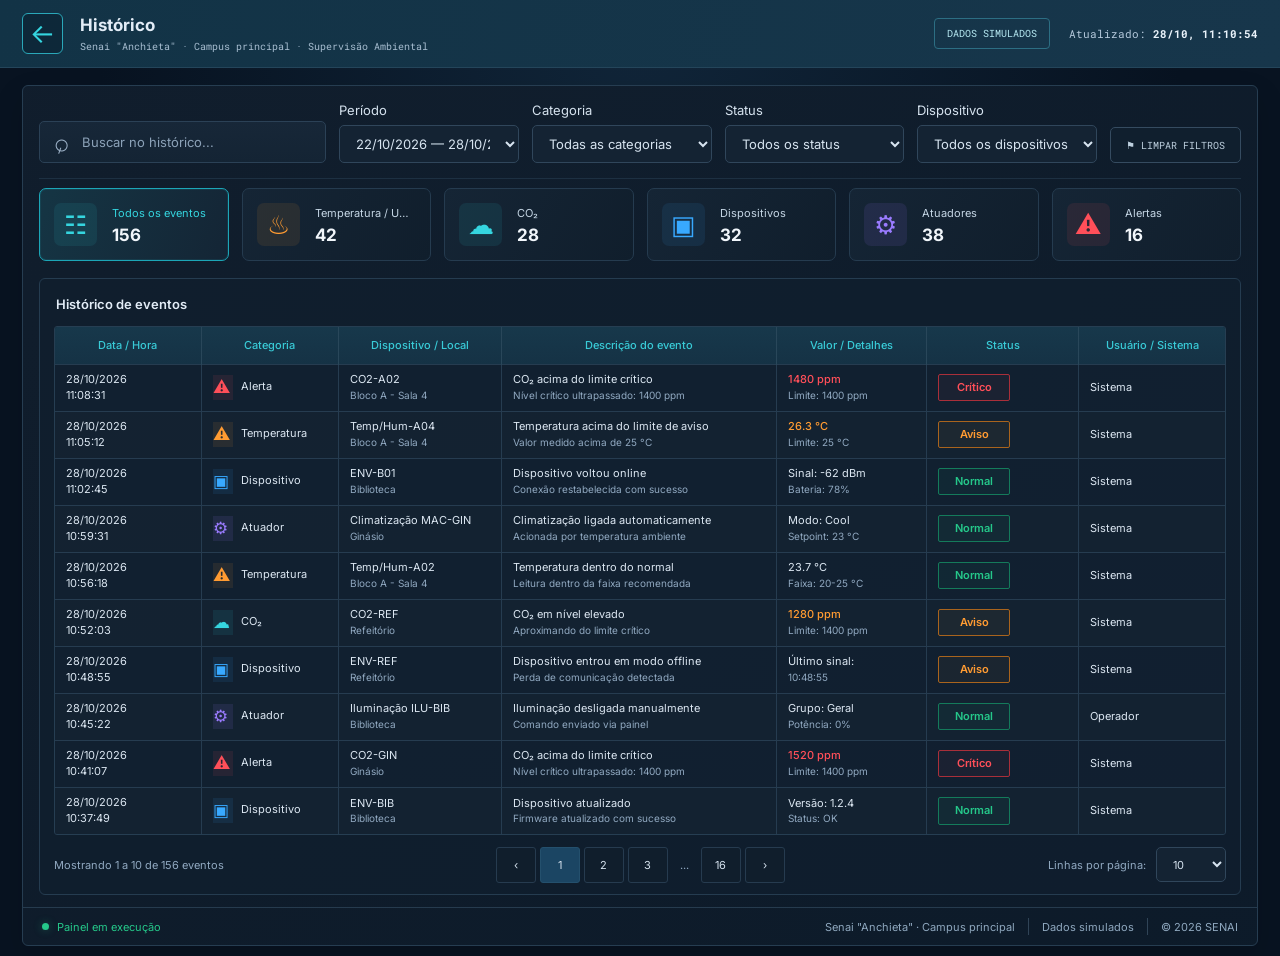
==== historico.html @ 76ea4364 "Sua mensagem de commit aqui" ====
<!DOCTYPE html>
<html lang="pt-BR">
<head>
    <meta charset="UTF-8">
    <meta name="viewport" content="width=device-width, initial-scale=1.0">
    <title>Histórico | Atmosfera 4.0</title>
    <link rel="stylesheet" href="CSS/historico.css">
</head>

<body>

    <!-- CABEÇALHO -->
    <header class="barra_superior">
        <div class="cabecalho_titulo">
            <button class="botao_voltar" onclick="window.location.href='index.html'">
                ←
            </button>

            <div>
                <h1>Histórico</h1>
                <p class="subtitulo">
                    Senai "Anchieta" · Campus principal · Supervisão Ambiental
                </p>
            </div>
        </div>

        <div class="metadados_superiores">
            <span class="dados_simulados">DADOS SIMULADOS</span>
            <span>Atualizado: <strong>28/10, 11:10:54</strong></span>
        </div>
    </header>

    <!-- CONTEÚDO PRINCIPAL -->
    <main class="pagina">
        <section class="painel">

            <!-- FILTROS -->
            <div class="filtros">
                <label class="campo_busca">
                    <span class="icone_busca">⌕</span>
                    <input
                        id="campoBusca"
                        type="search"
                        placeholder="Buscar no histórico..."
                    >
                </label>

                <label class="campo_filtro">
                    Período
                    <select>
                        <option>22/10/2026 — 28/10/2026</option>
                        <option>Últimas 24 horas</option>
                        <option>Últimos 7 dias</option>
                        <option>Últimos 30 dias</option>
                    </select>
                </label>

                <label class="campo_filtro">
                    Categoria
                    <select id="filtroCategoria">
                        <option value="">Todas as categorias</option>
                        <option>Alerta</option>
                        <option>Temperatura</option>
                        <option>Dispositivo</option>
                        <option>Atuador</option>
                        <option>CO₂</option>
                    </select>
                </label>

                <label class="campo_filtro">
                    Status
                    <select id="filtroStatus">
                        <option value="">Todos os status</option>
                        <option>Crítico</option>
                        <option>Aviso</option>
                        <option>Normal</option>
                    </select>
                </label>

                <label class="campo_filtro">
                    Dispositivo
                    <select>
                        <option>Todos os dispositivos</option>
                        <option>Bloco A - Sala 4</option>
                        <option>Biblioteca</option>
                        <option>Ginásio</option>
                        <option>Refeitório</option>
                    </select>
                </label>

                <button class="botao_limpar" id="limparFiltros">
                    ⚑ LIMPAR FILTROS
                </button>
            </div>

            <!-- CARDS DE INDICADORES -->
            <div class="grade_resumo">

                <button class="cartao_resumo ativo" data-category="">
                    <span class="icone_resumo ciano">☷</span>
                    <span class="texto_resumo">
                        <span>Todos os eventos</span>
                        <strong>156</strong>
                    </span>
                </button>

                <button class="cartao_resumo" data-category="Temperatura">
                    <span class="icone_resumo laranja">♨</span>
                    <span class="texto_resumo">
                        <span>Temperatura / Umidade</span>
                        <strong>42</strong>
                    </span>
                </button>

                <button class="cartao_resumo" data-category="CO₂">
                    <span class="icone_resumo ciano">☁</span>
                    <span class="texto_resumo">
                        <span>CO₂</span>
                        <strong>28</strong>
                    </span>
                </button>

                <button class="cartao_resumo" data-category="Dispositivo">
                    <span class="icone_resumo azul">▣</span>
                    <span class="texto_resumo">
                        <span>Dispositivos</span>
                        <strong>32</strong>
                    </span>
                </button>

                <button class="cartao_resumo" data-category="Atuador">
                    <span class="icone_resumo roxo">⚙</span>
                    <span class="texto_resumo">
                        <span>Atuadores</span>
                        <strong>38</strong>
                    </span>
                </button>

                <button class="cartao_resumo" data-category="Alerta">
                    <span class="icone_resumo vermelho">⚠</span>
                    <span class="texto_resumo">
                        <span>Alertas</span>
                        <strong>16</strong>
                    </span>
                </button>

            </div>

            <!-- TABELA DE HISTÓRICO -->
            <section class="cartao_historico">
                <h2>Histórico de eventos</h2>

                <div class="area_tabela">
                    <table>
                        <thead>
                            <tr>
                                <th>Data / Hora</th>
                                <th>Categoria</th>
                                <th>Dispositivo / Local</th>
                                <th>Descrição do evento</th>
                                <th>Valor / Detalhes</th>
                                <th>Status</th>
                                <th>Usuário / Sistema</th>
                            </tr>
                        </thead>

                        <tbody id="linhasEventos">

                            <tr data-category="Alerta" data-status="Crítico">
                                <td>28/10/2026<br>11:08:31</td>
                                <td>
                                    <span class="icone_tipo vermelho">⚠</span>
                                    Alerta
                                </td>
                                <td>
                                    CO2-A02
                                    <small>Bloco A - Sala 4</small>
                                </td>
                                <td>
                                    CO₂ acima do limite crítico
                                    <small>Nível crítico ultrapassado: 1400 ppm</small>
                                </td>
                                <td>
                                    <b class="texto_vermelho">1480 ppm</b>
                                    <small>Limite: 1400 ppm</small>
                                </td>
                                <td>
                                    <span class="status_evento critico">Crítico</span>
                                </td>
                                <td>Sistema</td>
                            </tr>

                            <tr data-category="Temperatura" data-status="Aviso">
                                <td>28/10/2026<br>11:05:12</td>
                                <td>
                                    <span class="icone_tipo laranja">⚠</span>
                                    Temperatura
                                </td>
                                <td>
                                    Temp/Hum-A04
                                    <small>Bloco A - Sala 4</small>
                                </td>
                                <td>
                                    Temperatura acima do limite de aviso
                                    <small>Valor medido acima de 25 °C</small>
                                </td>
                                <td>
                                    <b class="texto_laranja">26.3 °C</b>
                                    <small>Limite: 25 °C</small>
                                </td>
                                <td>
                                    <span class="status_evento aviso">Aviso</span>
                                </td>
                                <td>Sistema</td>
                            </tr>

                            <tr data-category="Dispositivo" data-status="Normal">
                                <td>28/10/2026<br>11:02:45</td>
                                <td>
                                    <span class="icone_tipo azul">▣</span>
                                    Dispositivo
                                </td>
                                <td>
                                    ENV-B01
                                    <small>Biblioteca</small>
                                </td>
                                <td>
                                    Dispositivo voltou online
                                    <small>Conexão restabelecida com sucesso</small>
                                </td>
                                <td>
                                    Sinal: -62 dBm
                                    <small>Bateria: 78%</small>
                                </td>
                                <td>
                                    <span class="status_evento normal">Normal</span>
                                </td>
                                <td>Sistema</td>
                            </tr>

                            <tr data-category="Atuador" data-status="Normal">
                                <td>28/10/2026<br>10:59:31</td>
                                <td>
                                    <span class="icone_tipo roxo">⚙</span>
                                    Atuador
                                </td>
                                <td>
                                    Climatização MAC-GIN
                                    <small>Ginásio</small>
                                </td>
                                <td>
                                    Climatização ligada automaticamente
                                    <small>Acionada por temperatura ambiente</small>
                                </td>
                                <td>
                                    Modo: Cool
                                    <small>Setpoint: 23 °C</small>
                                </td>
                                <td>
                                    <span class="status_evento normal">Normal</span>
                                </td>
                                <td>Sistema</td>
                            </tr>

                            <tr data-category="Temperatura" data-status="Normal">
                                <td>28/10/2026<br>10:56:18</td>
                                <td>
                                    <span class="icone_tipo laranja">⚠</span>
                                    Temperatura
                                </td>
                                <td>
                                    Temp/Hum-A02
                                    <small>Bloco A - Sala 4</small>
                                </td>
                                <td>
                                    Temperatura dentro do normal
                                    <small>Leitura dentro da faixa recomendada</small>
                                </td>
                                <td>
                                    23.7 °C
                                    <small>Faixa: 20-25 °C</small>
                                </td>
                                <td>
                                    <span class="status_evento normal">Normal</span>
                                </td>
                                <td>Sistema</td>
                            </tr>

                            <tr data-category="CO₂" data-status="Aviso">
                                <td>28/10/2026<br>10:52:03</td>
                                <td>
                                    <span class="icone_tipo ciano">☁</span>
                                    CO₂
                                </td>
                                <td>
                                    CO2-REF
                                    <small>Refeitório</small>
                                </td>
                                <td>
                                    CO₂ em nível elevado
                                    <small>Aproximando do limite crítico</small>
                                </td>
                                <td>
                                    <b class="texto_laranja">1280 ppm</b>
                                    <small>Limite: 1400 ppm</small>
                                </td>
                                <td>
                                    <span class="status_evento aviso">Aviso</span>
                                </td>
                                <td>Sistema</td>
                            </tr>

                            <tr data-category="Dispositivo" data-status="Aviso">
                                <td>28/10/2026<br>10:48:55</td>
                                <td>
                                    <span class="icone_tipo azul">▣</span>
                                    Dispositivo
                                </td>
                                <td>
                                    ENV-REF
                                    <small>Refeitório</small>
                                </td>
                                <td>
                                    Dispositivo entrou em modo offline
                                    <small>Perda de comunicação detectada</small>
                                </td>
                                <td>
                                    Último sinal:
                                    <small>10:48:55</small>
                                </td>
                                <td>
                                    <span class="status_evento aviso">Aviso</span>
                                </td>
                                <td>Sistema</td>
                            </tr>

                            <tr data-category="Atuador" data-status="Normal">
                                <td>28/10/2026<br>10:45:22</td>
                                <td>
                                    <span class="icone_tipo roxo">⚙</span>
                                    Atuador
                                </td>
                                <td>
                                    Iluminação ILU-BIB
                                    <small>Biblioteca</small>
                                </td>
                                <td>
                                    Iluminação desligada manualmente
                                    <small>Comando enviado via painel</small>
                                </td>
                                <td>
                                    Grupo: Geral
                                    <small>Potência: 0%</small>
                                </td>
                                <td>
                                    <span class="status_evento normal">Normal</span>
                                </td>
                                <td>Operador</td>
                            </tr>

                            <tr data-category="Alerta" data-status="Crítico">
                                <td>28/10/2026<br>10:41:07</td>
                                <td>
                                    <span class="icone_tipo vermelho">⚠</span>
                                    Alerta
                                </td>
                                <td>
                                    CO2-GIN
                                    <small>Ginásio</small>
                                </td>
                                <td>
                                    CO₂ acima do limite crítico
                                    <small>Nível crítico ultrapassado: 1400 ppm</small>
                                </td>
                                <td>
                                    <b class="texto_vermelho">1520 ppm</b>
                                    <small>Limite: 1400 ppm</small>
                                </td>
                                <td>
                                    <span class="status_evento critico">Crítico</span>
                                </td>
                                <td>Sistema</td>
                            </tr>

                            <tr data-category="Dispositivo" data-status="Normal">
                                <td>28/10/2026<br>10:37:49</td>
                                <td>
                                    <span class="icone_tipo azul">▣</span>
                                    Dispositivo
                                </td>
                                <td>
                                    ENV-BIB
                                    <small>Biblioteca</small>
                                </td>
                                <td>
                                    Dispositivo atualizado
                                    <small>Firmware atualizado com sucesso</small>
                                </td>
                                <td>
                                    Versão: 1.2.4
                                    <small>Status: OK</small>
                                </td>
                                <td>
                                    <span class="status_evento normal">Normal</span>
                                </td>
                                <td>Sistema</td>
                            </tr>

                        </tbody>
                    </table>
                </div>

                <!-- PAGINAÇÃO -->
                <div class="rodape_tabela">
                    <span id="quantidadeResultados">
                        Mostrando 1 a 10 de 156 eventos
                    </span>

                    <nav class="paginacao">
                        <button aria-label="Página anterior">‹</button>
                        <button class="pagina_atual">1</button>
                        <button>2</button>
                        <button>3</button>
                        <span>...</span>
                        <button>16</button>
                        <button aria-label="Próxima página">›</button>
                    </nav>

                    <label class="tamanho_pagina">
                        Linhas por página:
                        <select>
                            <option>10</option>
                            <option>25</option>
                            <option>50</option>
                        </select>
                    </label>
                </div>
            </section>

            <!-- RODAPÉ -->
            <footer class="barra_inferior">
                <span class="em_execucao">
                    <i></i>
                    Painel em execução
                </span>

                <div>
                    <span>Senai "Anchieta" · Campus principal</span>
                    <b></b>
                    <span>Dados simulados</span>
                    <b></b>
                    <span>© 2026 SENAI</span>
                </div>
            </footer>

        </section>
    </main>

</body>
</html>
---- CSS/historico.css ----
@import url('https://fonts.googleapis.com/css2?family=Inter:wght@400;500;600;700&family=Roboto+Mono:wght@400;500&display=swap');

/* CONFIGURAÇÕES GERAIS */
:root {
    --bg: #081321;
    --panel: #0e1c2b;
    --panel-light: #122536;
    --border: #263d51;
    --border-soft: #203548;
    --text: #e3edf7;
    --muted: #91a9c1;
    --cyan: #35d5df;
    --blue: #38a9ff;
    --orange: #ff9b32;
    --red: #ff4f59;
    --green: #25c88a;
    --purple: #9a7bff;
}

* {
    box-sizing: border-box;
}

body {
    margin: 0;
    min-height: 100vh;
    background: radial-gradient(
        ellipse at 50% 0%,
        #11263a 0,
        var(--bg) 60%
    );
    color: var(--text);
    font-family: 'Inter', Arial, sans-serif;
    font-size: 13px;
}

button,
input,
select {
    font: inherit;
}

button,
select {
    cursor: pointer;
}

/* CABEÇALHO */
.barra_superior {
    min-height: 68px;
    padding: 12px 22px;
    display: flex;
    align-items: center;
    justify-content: space-between;
    gap: 24px;
    background: linear-gradient(105deg, #123346, #17364b);
    border-bottom: 1px solid #24455a;
}

.cabecalho_titulo {
    display: flex;
    align-items: center;
    gap: 17px;
    min-width: 0;
}

.botao_voltar {
    width: 41px;
    height: 41px;
    flex: 0 0 41px;
    color: var(--cyan);
    background: rgba(8, 24, 39, 0.42);
    border: 1px solid #2aa8b9;
    border-radius: 6px;
    font-size: 27px;
    line-height: 1;
    transition: 0.2s;
}

.botao_voltar:hover {
    background: rgba(53, 213, 223, 0.12);
}

h1 {
    font-size: 17px;
    margin: 0 0 5px;
    font-weight: 700;
}

.subtitulo {
    margin: 0;
    color: #a9bfd2;
    font: 10px 'Roboto Mono', monospace;
}

.metadados_superiores {
    display: flex;
    align-items: center;
    gap: 19px;
    color: #b5c9dc;
    white-space: nowrap;
    font: 11px 'Roboto Mono', monospace;
}

.metadados_superiores strong {
    color: #eaf3fb;
}

.dados_simulados {
    padding: 8px 12px;
    border: 1px solid #2c6e83;
    border-radius: 4px;
    color: #b6e9f2;
    font-size: 10px;
}

/* ÁREA PRINCIPAL */
.pagina {
    padding: 17px 22px 10px;
}

.painel {
    width: 100%;
    padding: 16px 16px 0;
    background: linear-gradient(
        145deg,
        rgba(17, 30, 45, 0.94),
        rgba(13, 27, 42, 0.97)
    );
    border: 1px solid var(--border);
    border-radius: 6px;
    box-shadow: 0 12px 30px rgba(0, 0, 0, 0.14);
}

/* FILTROS */
.filtros {
    display: grid;
    grid-template-columns:
        minmax(190px, 1.6fr)
        repeat(4, minmax(135px, 1fr))
        auto;
    align-items: end;
    gap: 13px;
    padding-bottom: 15px;
    border-bottom: 1px solid #1d3042;
}

.campo_busca {
    height: 42px;
    display: flex;
    align-items: center;
    gap: 12px;
    padding: 0 12px;
    border: 1px solid #2b4156;
    border-radius: 5px;
    background: linear-gradient(#172738, #142434);
    min-width: 0;
}

.icone_busca {
    color: #9db2c8;
    font-size: 26px;
    line-height: 1;
    transform: rotate(-25deg);
}

.campo_busca input {
    min-width: 0;
    width: 100%;
    border: 0;
    outline: 0;
    color: var(--text);
    background: transparent;
}

input::placeholder {
    color: #8ca2b8;
}

.campo_filtro {
    display: flex;
    flex-direction: column;
    gap: 7px;
    color: #d5e2ee;
    white-space: nowrap;
}

select {
    min-width: 0;
    width: 100%;
    height: 38px;
    padding: 0 12px;
    color: #d7e4f0;
    background: #142333;
    border: 1px solid #30465b;
    border-radius: 5px;
    outline: none;
}

select:focus,
input:focus {
    border-color: #38a9c2;
}

.botao_limpar {
    height: 36px;
    padding: 0 15px;
    white-space: nowrap;
    color: #bed0df;
    background: #101f2e;
    border: 1px solid #354b60;
    border-radius: 5px;
    font: 10px 'Roboto Mono', monospace;
}

.botao_limpar:hover {
    border-color: var(--cyan);
    color: var(--cyan);
}

/* CARDS DE INDICADORES */
.grade_resumo {
    display: grid;
    grid-template-columns: repeat(6, minmax(0, 1fr));
    gap: 13px;
    padding: 9px 0 17px;
}

.cartao_resumo {
    display: flex;
    align-items: center;
    gap: 15px;
    min-width: 0;
    min-height: 73px;
    padding: 12px 14px;
    text-align: left;
    color: var(--text);
    border: 1px solid #253b4f;
    border-radius: 7px;
    background: linear-gradient(120deg, #152535, #101e2c);
    transition: border-color 0.18s, background 0.18s;
}

.cartao_resumo:hover {
    border-color: #36748a;
}

.cartao_resumo.ativo {
    border-color: #1ca6b7;
    background: linear-gradient(110deg, #153544, #142535);
    box-shadow: inset 0 0 0 1px rgba(37, 197, 213, 0.1);
}

.icone_resumo {
    width: 43px;
    height: 43px;
    flex: 0 0 43px;
    display: grid;
    place-items: center;
    border-radius: 7px;
    font-size: 26px;
    background: rgba(255, 255, 255, 0.05);
}

.ciano {
    color: var(--cyan);
    background-color: rgba(53, 213, 223, 0.09);
}

.azul {
    color: var(--blue);
    background-color: rgba(56, 169, 255, 0.09);
}

.laranja {
    color: var(--orange);
    background-color: rgba(255, 155, 50, 0.09);
}

.vermelho {
    color: var(--red);
    background-color: rgba(255, 79, 89, 0.09);
}

.roxo {
    color: var(--purple);
    background-color: rgba(154, 123, 255, 0.1);
}

.texto_resumo {
    min-width: 0;
    display: flex;
    flex-direction: column;
    gap: 7px;
}

.texto_resumo > span {
    font-size: 11px;
    color: #c5d6e5;
    white-space: nowrap;
    overflow: hidden;
    text-overflow: ellipsis;
}

.cartao_resumo.ativo .texto_resumo > span {
    color: var(--cyan);
}

.texto_resumo strong {
    color: #f1f6fb;
    font-size: 17px;
    line-height: 1;
}

/* TABELA DE HISTÓRICO */
.cartao_historico {
    padding: 17px 14px 0;
    border: 1px solid #253c50;
    border-radius: 6px;
    background: rgba(16, 31, 46, 0.65);
}

.cartao_historico h2 {
    margin: 0 0 14px 2px;
    font-size: 13px;
    font-weight: 600;
}

.area_tabela {
    overflow-x: auto;
    border: 1px solid #263e52;
    border-radius: 3px;
}

table {
    width: 100%;
    min-width: 1050px;
    border-collapse: collapse;
    table-layout: fixed;
    font-size: 11px;
}

thead {
    background: linear-gradient(#17384b, #153245);
    color: #39cbd7;
}

th {
    height: 37px;
    padding: 8px 12px;
    font-weight: 500;
    border-right: 1px solid #29475a;
    text-align: center;
    white-space: nowrap;
}

th:nth-child(1) { width: 12.5%; }
th:nth-child(2) { width: 11.7%; }
th:nth-child(3) { width: 14%; }
th:nth-child(4) { width: 23.5%; }
th:nth-child(5) { width: 12.8%; }
th:nth-child(6) { width: 13%; }
th:nth-child(7) { width: 12.5%; }

td {
    height: 47px;
    padding: 7px 11px;
    border-top: 1px solid #263c50;
    border-right: 1px solid #263c50;
    color: #dce7f2;
    vertical-align: middle;
    line-height: 1.45;
}

td:last-child,
th:last-child {
    border-right: 0;
}

tbody tr {
    background: rgba(19, 35, 51, 0.48);
}

tbody tr:nth-child(even) {
    background: rgba(23, 39, 55, 0.52);
}

tbody tr:hover {
    background: rgba(37, 73, 94, 0.35);
}

td small {
    display: block;
    color: #91a9c1;
    font-size: 10px;
    line-height: 1.45;
}

.icone_tipo {
    display: inline-grid;
    width: 20px;
    margin-right: 5px;
    font-size: 17px;
    vertical-align: middle;
}

.status_evento {
    display: inline-block;
    min-width: 72px;
    padding: 5px 12px;
    text-align: center;
    border: 1px solid;
    border-radius: 2px;
    font-weight: 600;
}

.status_evento.critico {
    color: var(--red);
    border-color: #a92f3a;
    background: rgba(255, 79, 89, 0.045);
}

.status_evento.aviso {
    color: var(--orange);
    border-color: #a9641d;
    background: rgba(255, 155, 50, 0.045);
}

.status_evento.normal {
    color: var(--green);
    border-color: #147b5b;
    background: rgba(37, 200, 138, 0.045);
}

.texto_vermelho {
    color: var(--red);
    font-weight: 500;
}

.texto_laranja {
    color: var(--orange);
    font-weight: 500;
}

/* PAGINAÇÃO */
.rodape_tabela {
    min-height: 59px;
    display: grid;
    grid-template-columns: 1fr auto 1fr;
    align-items: center;
    gap: 14px;
    color: #91a9c1;
    font-size: 11px;
}

.paginacao {
    display: flex;
    align-items: center;
    gap: 4px;
}

.paginacao button {
    min-width: 40px;
    height: 36px;
    color: #d5e2ee;
    background: #101e2c;
    border: 1px solid #263b4f;
    border-radius: 3px;
}

.paginacao button:hover,
.paginacao button.pagina_atual {
    background: #1b4563;
    border-color: #24506d;
}

.paginacao span {
    padding: 0 8px;
}

.tamanho_pagina {
    justify-self: end;
    display: flex;
    align-items: center;
    gap: 10px;
    white-space: nowrap;
}

.tamanho_pagina select {
    width: 70px;
    height: 35px;
}

/* RODAPÉ */
.barra_inferior {
    min-height: 38px;
    margin: 12px -16px 0;
    padding: 0 19px;
    border-top: 1px solid #263b4e;
    display: flex;
    align-items: center;
    justify-content: space-between;
    gap: 16px;
    color: #8fa8bf;
    font-size: 11px;
}

.barra_inferior > div {
    display: flex;
    align-items: center;
    gap: 13px;
}

.barra_inferior b {
    width: 1px;
    height: 17px;
    background: #304457;
}

.em_execucao {
    color: var(--green);
    display: flex;
    align-items: center;
    gap: 8px;
    white-space: nowrap;
}

.em_execucao i {
    width: 7px;
    height: 7px;
    border-radius: 50%;
    background: var(--green);
    box-shadow: 0 0 8px rgba(37, 200, 138, 0.35);
}
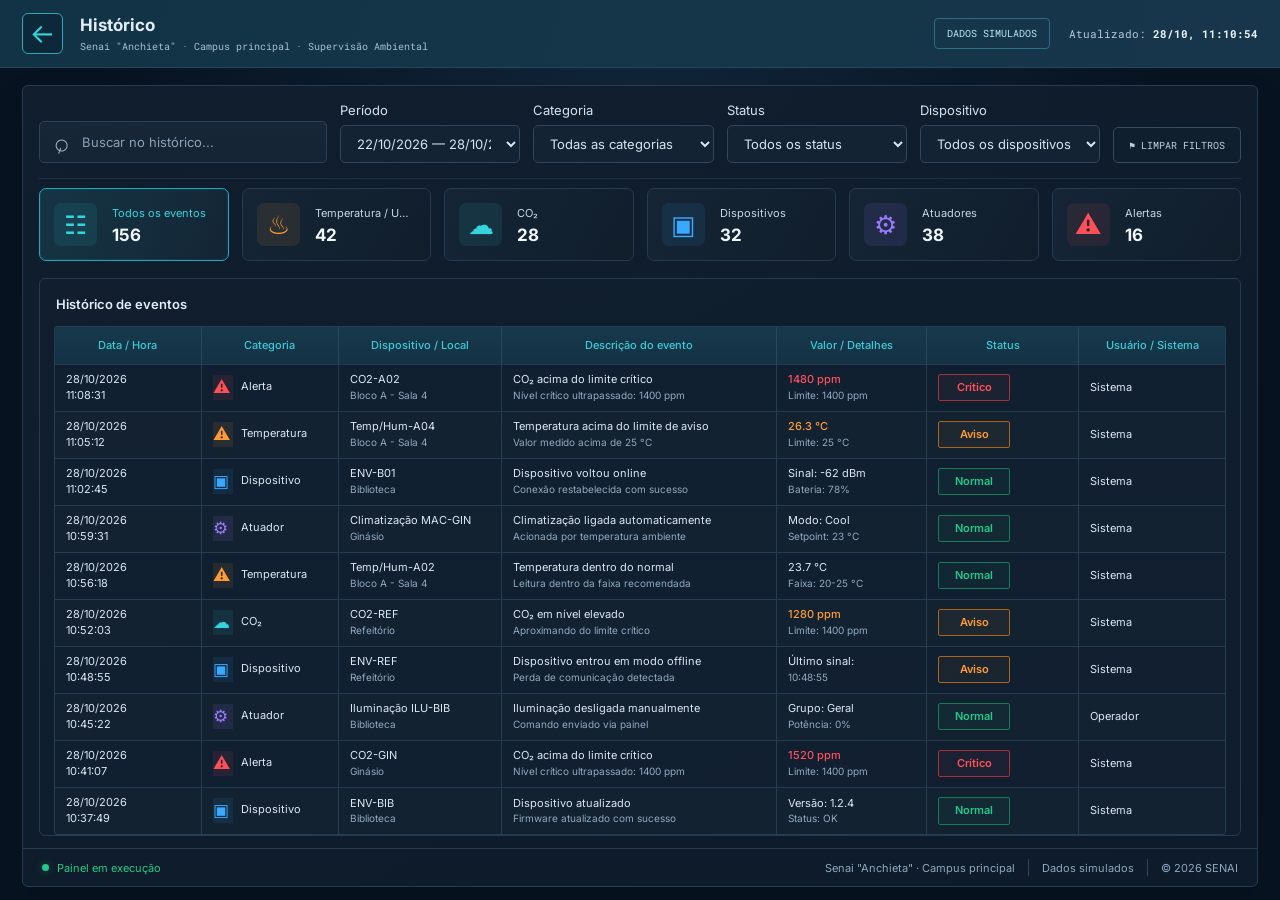
==== commit 4c36a39b: "Adicao dos graficos" ====
--- a/historico.html
+++ b/historico.html
@@ -411,30 +411,7 @@
                 </div>
 
                 <!-- PAGINAÇÃO -->
-                <div class="rodape_tabela">
-                    <span id="quantidadeResultados">
-                        Mostrando 1 a 10 de 156 eventos
-                    </span>
-
-                    <nav class="paginacao">
-                        <button aria-label="Página anterior">‹</button>
-                        <button class="pagina_atual">1</button>
-                        <button>2</button>
-                        <button>3</button>
-                        <span>...</span>
-                        <button>16</button>
-                        <button aria-label="Próxima página">›</button>
-                    </nav>
-
-                    <label class="tamanho_pagina">
-                        Linhas por página:
-                        <select>
-                            <option>10</option>
-                            <option>25</option>
-                            <option>50</option>
-                        </select>
-                    </label>
-                </div>
+                
             </section>
 
             <!-- RODAPÉ -->
